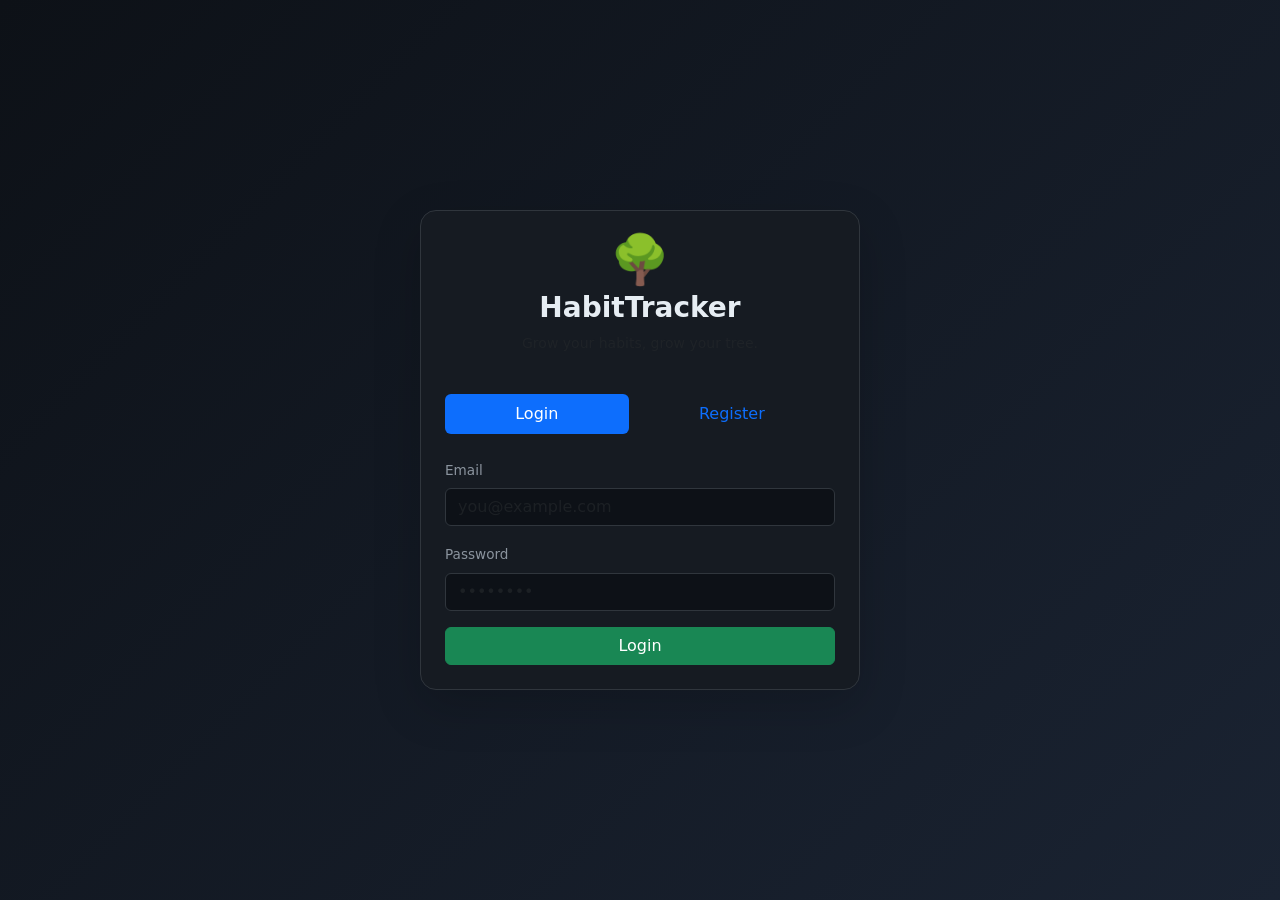
==== dashboard.html @ 440872de "first commit" ====
<!DOCTYPE html>
<html lang="en">
<head>
  <meta charset="UTF-8" />
  <meta name="viewport" content="width=device-width, initial-scale=1.0" />
  <title>HabitTracker — Dashboard</title>
  <link rel="stylesheet" href="https://cdn.jsdelivr.net/npm/bootstrap@5.3.3/dist/css/bootstrap.min.css" />
  <link rel="stylesheet" href="css/main.css" />
  <link rel="stylesheet" href="css/tree.css" />
</head>
<body class="dashboard-page">

  <!-- Top Navigation Bar -->
  <nav class="navbar navbar-dark bg-dark px-3 py-2 d-flex align-items-center justify-content-between">
    <span class="navbar-brand mb-0 fw-bold">🌳 HabitTracker</span>
    <div class="d-flex align-items-center gap-3">
      <span id="stageLabel" class="badge bg-success fs-6"></span>
      <span id="streakBadge" class="text-warning fw-bold fs-6">🔥 —</span>
      <span id="highestStreakBadge" class="text-light small">Best: —</span>
      <span id="usernameLabel" class="text-light small"></span>
      <a href="leaderboard.html" class="btn btn-sm btn-outline-warning">🏆 Leaderboard</a>
      <button id="privacyBtn" class="btn btn-sm btn-outline-light">🔒 Public</button>
      <button id="logoutBtn" class="btn btn-sm btn-outline-danger">Logout</button>
    </div>
  </nav>

  <!-- Main layout -->
  <div class="dashboard-layout d-flex">
    <!-- Left: SVG Tree Canvas -->
    <div class="tree-panel flex-grow-1 position-relative">
      <div id="treeLoading" class="tree-loading d-flex align-items-center justify-content-center">
        <div class="spinner-border text-success" role="status"></div>
        <span class="ms-2 text-muted">Growing your tree…</span>
      </div>
      <svg id="tree-canvas" xmlns="http://www.w3.org/2000/svg"></svg>
      <div id="treeEmpty" class="tree-empty d-none text-center text-muted p-5">
        <div style="font-size:4rem">🌱</div>
        <p class="mt-2">No branches yet. Create your first habit!</p>
        <button class="btn btn-success" id="emptyAddBranchBtn">+ Add Branch</button>
      </div>
    </div>

    <!-- Right: Detail Panel (offcanvas-style side drawer) -->
    <div id="detailPanel" class="detail-panel d-none flex-shrink-0">
      <div class="panel-header d-flex align-items-center justify-content-between p-3 border-bottom">
        <h6 id="panelTitle" class="mb-0 fw-bold">Branch Details</h6>
        <button class="btn-close" id="closePanelBtn" aria-label="Close"></button>
      </div>
      <div id="panelBody" class="panel-body p-3 overflow-auto">
        <!-- Dynamically populated -->
      </div>
    </div>
  </div>

  <!-- FAB: Add Branch -->
  <button id="fabAddBranch" class="fab-btn btn btn-success rounded-circle shadow" title="Add Branch">＋</button>

  <!-- Modal: Add Branch -->
  <div class="modal fade" id="addBranchModal" tabindex="-1" aria-labelledby="addBranchModalLabel" aria-hidden="true">
    <div class="modal-dialog">
      <div class="modal-content">
        <div class="modal-header">
          <h5 class="modal-title" id="addBranchModalLabel">Add New Branch</h5>
          <button type="button" class="btn-close" data-bs-dismiss="modal"></button>
        </div>
        <div class="modal-body">
          <div id="branchModalAlert" class="alert d-none"></div>
          <div class="mb-3">
            <label class="form-label">Category</label>
            <select id="branchCategory" class="form-select"></select>
          </div>
          <div class="mb-3">
            <label class="form-label">Branch Name</label>
            <input type="text" id="branchName" class="form-control" placeholder="e.g. Morning Run" />
          </div>
          <div class="mb-3">
            <label class="form-label">Description</label>
            <textarea id="branchDesc" class="form-control" rows="2" placeholder="Optional description"></textarea>
          </div>
        </div>
        <div class="modal-footer">
          <button type="button" class="btn btn-secondary" data-bs-dismiss="modal">Cancel</button>
          <button type="button" class="btn btn-success" id="saveBranchBtn">Create Branch</button>
        </div>
      </div>
    </div>
  </div>

  <!-- Modal: Add Task -->
  <div class="modal fade" id="addTaskModal" tabindex="-1" aria-labelledby="addTaskModalLabel" aria-hidden="true">
    <div class="modal-dialog">
      <div class="modal-content">
        <div class="modal-header">
          <h5 class="modal-title" id="addTaskModalLabel">Add Task</h5>
          <button type="button" class="btn-close" data-bs-dismiss="modal"></button>
        </div>
        <div class="modal-body">
          <div id="taskModalAlert" class="alert d-none"></div>
          <input type="hidden" id="taskBranchId" />
          <div class="mb-3">
            <label class="form-label">Task Title</label>
            <input type="text" id="taskTitle" class="form-control" placeholder="e.g. 5km run" />
          </div>
          <div class="mb-3">
            <label class="form-label">Frequency</label>
            <select id="taskFrequency" class="form-select">
              <option value="daily">Daily</option>
              <option value="weekly">Weekly</option>
              <option value="monthly">Monthly</option>
            </select>
          </div>
          <div class="mb-3">
            <label class="form-label">Due Date</label>
            <input type="date" id="taskDueDate" class="form-control" />
          </div>
        </div>
        <div class="modal-footer">
          <button type="button" class="btn btn-secondary" data-bs-dismiss="modal">Cancel</button>
          <button type="button" class="btn btn-success" id="saveTaskBtn">Create Task</button>
        </div>
      </div>
    </div>
  </div>

  <!-- Modal: Reroute Task -->
  <div class="modal fade" id="rerouteModal" tabindex="-1" aria-labelledby="rerouteModalLabel" aria-hidden="true">
    <div class="modal-dialog">
      <div class="modal-content">
        <div class="modal-header">
          <h5 class="modal-title" id="rerouteModalLabel">Reroute Task</h5>
          <button type="button" class="btn-close" data-bs-dismiss="modal"></button>
        </div>
        <div class="modal-body">
          <div id="rerouteModalAlert" class="alert d-none"></div>
          <input type="hidden" id="rerouteTaskId" />
          <div class="mb-3">
            <label class="form-label">New Title</label>
            <input type="text" id="rerouteTitle" class="form-control" placeholder="Updated task title" />
          </div>
          <div class="mb-3">
            <label class="form-label">Reason</label>
            <textarea id="rerouteReason" class="form-control" rows="2" placeholder="Why are you rerouting?"></textarea>
          </div>
          <div class="mb-3">
            <label class="form-label">New Due Date</label>
            <input type="date" id="rerouteDueDate" class="form-control" />
          </div>
        </div>
        <div class="modal-footer">
          <button type="button" class="btn btn-secondary" data-bs-dismiss="modal">Cancel</button>
          <button type="button" class="btn btn-warning" id="confirmRerouteBtn">Reroute</button>
        </div>
      </div>
    </div>
  </div>

  <script src="https://cdn.jsdelivr.net/npm/jquery@3.7.1/dist/jquery.min.js"></script>
  <script src="https://cdn.jsdelivr.net/npm/bootstrap@5.3.3/dist/js/bootstrap.bundle.min.js"></script>
  <script src="js/api.js"></script>
  <script src="js/tree-renderer.js"></script>
  <script src="js/dashboard.js"></script>
</body>
</html>
---- css/main.css ----
/* main.css — Global styles, auth page, cards, badges */

/* ── Variables ─────────────────────────────────────────────────────────── */
:root {
  --color-bg-dark : #0d1117;
  --color-bg-card : #161b22;
  --color-border  : #30363d;
  --color-green   : #28a745;
  --color-yellow  : #ffc107;
  --color-red     : #dc3545;
  --color-muted   : #6c757d;
}

/* ── Base ──────────────────────────────────────────────────────────────── */
html, body {
  margin: 0;
  padding: 0;
  font-family: 'Segoe UI', system-ui, sans-serif;
}

/* ── Auth page ─────────────────────────────────────────────────────────── */
body.auth-page {
  background: linear-gradient(135deg, #0d1117 0%, #1a2332 100%);
  min-height: 100vh;
}

.auth-logo {
  font-size: 3rem;
  line-height: 1;
}

.auth-card {
  background: var(--color-bg-card) !important;
  border: 1px solid var(--color-border) !important;
  border-radius: 16px !important;
  color: #e6edf3;
}

.auth-card .form-control,
.auth-card .form-select {
  background: #0d1117;
  border: 1px solid var(--color-border);
  color: #e6edf3;
}

.auth-card .form-control:focus,
.auth-card .form-select:focus {
  background: #0d1117;
  border-color: var(--color-green);
  color: #e6edf3;
  box-shadow: 0 0 0 0.2rem rgba(40,167,69,.25);
}

.auth-card .form-label { color: #8b949e; font-size: .85rem; }

.auth-card h3 { color: #e6edf3; }

/* ── Dashboard page ────────────────────────────────────────────────────── */
body.dashboard-page {
  background: var(--color-bg-dark);
  color: #e6edf3;
  height: 100vh;
  display: flex;
  flex-direction: column;
  overflow: hidden;
}

/* ── Navbar ────────────────────────────────────────────────────────────── */
.navbar {
  border-bottom: 1px solid var(--color-border);
  flex-shrink: 0;
}

/* ── Dashboard layout ──────────────────────────────────────────────────── */
.dashboard-layout {
  flex: 1;
  overflow: hidden;
}

/* ── Tree panel ────────────────────────────────────────────────────────── */
.tree-panel {
  overflow: hidden;
  position: relative;
  background: radial-gradient(ellipse at bottom, #1a2332 0%, #0d1117 80%);
}

#tree-canvas {
  display: block;
  width: 100%;
  height: 100%;
  cursor: default;
}

.tree-loading {
  position: absolute;
  inset: 0;
  background: rgba(13,17,23,.8);
  z-index: 10;
}

.tree-empty {
  position: absolute;
  inset: 0;
  display: flex;
  flex-direction: column;
  align-items: center;
  justify-content: center;
}

/* ── Detail panel (right drawer) ───────────────────────────────────────── */
.detail-panel {
  width: 360px;
  background: var(--color-bg-card);
  border-left: 1px solid var(--color-border);
  display: flex;
  flex-direction: column;
  overflow: hidden;
  animation: slideIn .2s ease;
}

@keyframes slideIn {
  from { transform: translateX(100%); opacity: 0; }
  to   { transform: translateX(0);    opacity: 1; }
}

.panel-header { background: #0d1117; }
.panel-body   { flex: 1; }

/* ── FAB ───────────────────────────────────────────────────────────────── */
.fab-btn {
  position: fixed;
  bottom: 28px;
  right: 28px;
  width: 52px;
  height: 52px;
  font-size: 1.5rem;
  z-index: 1000;
  line-height: 1;
  display: flex;
  align-items: center;
  justify-content: center;
}

/* ── Modals ────────────────────────────────────────────────────────────── */
.modal-content {
  background: var(--color-bg-card);
  border: 1px solid var(--color-border);
  color: #e6edf3;
}

.modal-header {
  border-bottom: 1px solid var(--color-border);
}

.modal-footer {
  border-top: 1px solid var(--color-border);
}

.modal-content .form-control,
.modal-content .form-select {
  background: #0d1117;
  border: 1px solid var(--color-border);
  color: #e6edf3;
}

.modal-content .form-control:focus,
.modal-content .form-select:focus {
  background: #0d1117;
  border-color: var(--color-green);
  color: #e6edf3;
  box-shadow: 0 0 0 .2rem rgba(40,167,69,.25);
}

.modal-content .form-label { color: #8b949e; font-size: .85rem; }

/* ── List group (task list) ────────────────────────────────────────────── */
.list-group-item {
  background: transparent;
  border-color: var(--color-border);
  color: #e6edf3;
}

.list-group-item:hover {
  background: rgba(255,255,255,.04);
  color: #e6edf3;
}

/* ── Progress bar ──────────────────────────────────────────────────────── */
.progress { background: #30363d; }

/* ── Responsive: collapse detail panel on small screens ────────────────── */
@media (max-width: 640px) {
  .detail-panel {
    width: 100%;
    position: fixed;
    bottom: 0;
    left: 0;
    height: 60vh;
    border-top: 1px solid var(--color-border);
    border-left: none;
    z-index: 200;
  }
}
---- css/tree.css ----
/* tree.css — Realistic SVG tree: trunk, branches, shaped leaves, ground */

/* ── Trunk grow animation ───────────────────────────────────────────────── */
@keyframes trunkGrow {
  from { transform: scaleY(0); }
  to   { transform: scaleY(1); }
}
.trunk-body {
  transform-origin: center bottom;
  transform-box: fill-box;
  animation: trunkGrow .7s cubic-bezier(.22,1,.36,1) both;
}

/* ── Branch reveal animation ────────────────────────────────────────────── */
@keyframes branchReveal {
  from { opacity: 0; transform: scale(0.6); }
  to   { opacity: 1; transform: scale(1); }
}
.branch-node {
  transform-box: fill-box;
  transform-origin: center left;
  animation: branchReveal .45s ease-out both;
  transition: opacity .18s;
}
.branch-node:hover { opacity: .85; }
.branch-node:hover > path:first-child {
  filter: drop-shadow(0 0 5px rgba(255,255,255,.18));
}

/* ── Leaf appear animation ──────────────────────────────────────────────── */
/* NOTE: .leaf-node is the INNER animation <g> — the outer positioning <g>
   uses only the SVG transform attribute. This separation prevents the CSS
   `transform` property from overriding SVG attribute transforms (which would
   snap all leaves to the SVG origin and make them invisible). */
@keyframes leafAppear {
  from { opacity: 0; transform: scale(0); }
  to   { opacity: 1; transform: scale(1); }
}

.leaf-node {
  transform-box: fill-box;
  transform-origin: center;
  animation: leafAppear .32s ease-out both;
  pointer-events: none; /* clicks handled by outer posG */
}
.leaf-node:hover {
  filter: drop-shadow(0 0 4px rgba(255,255,255,.55));
}

/* ── Pending bud: pulse while waiting ──────────────────────────────────── */
@keyframes budPulse {
  0%, 100% { opacity: 1;    transform: scale(1);    }
  50%       { opacity: .6;  transform: scale(0.82); }
}
.leaf-pending {
  animation: leafAppear .32s ease-out both,
             budPulse 2.2s ease-in-out .4s infinite;
}

/* ── Completed leaf: gentle sway from the stem base ────────────────────── */
@keyframes leafSway {
  0%, 100% { transform: rotate(-3.5deg); }
  50%       { transform: rotate(3.5deg);  }
}
.leaf-completed {
  transform-box: fill-box;
  transform-origin: center bottom;
  animation: leafAppear .32s ease-out both,
             leafSway 3.6s ease-in-out .4s infinite;
}
.leaf-pending {
  transform-box: fill-box;
  transform-origin: center bottom;
}

/* ── Missed leaf: faded and still ──────────────────────────────────────── */
.leaf-missed {
  opacity: .55;
}
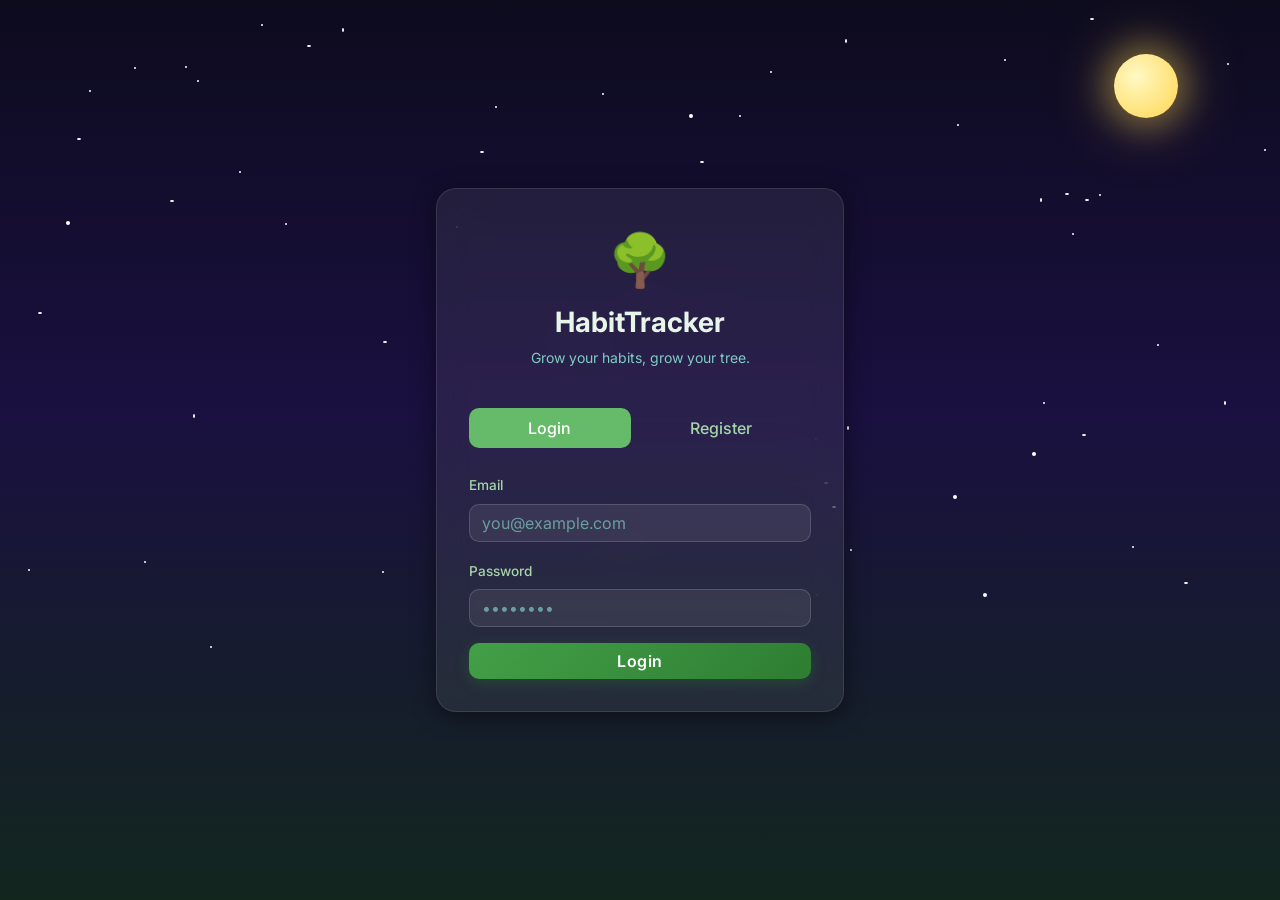
==== commit 8eb8e291: "added the analytics apis and added daily loggin status ." ====
--- a/dashboard.html
+++ b/dashboard.html
@@ -7,60 +7,116 @@
   <link rel="stylesheet" href="https://cdn.jsdelivr.net/npm/bootstrap@5.3.3/dist/css/bootstrap.min.css" />
   <link rel="stylesheet" href="css/main.css" />
   <link rel="stylesheet" href="css/tree.css" />
+  <script>
+    (function(){
+      const h = new Date().getHours();
+      const t = (h >= 6 && h < 18) ? 'day-theme' : 'night-theme';
+      document.documentElement.className = t;
+    })();
+  </script>
 </head>
 <body class="dashboard-page">
 
-  <!-- Top Navigation Bar -->
-  <nav class="navbar navbar-dark bg-dark px-3 py-2 d-flex align-items-center justify-content-between">
-    <span class="navbar-brand mb-0 fw-bold">🌳 HabitTracker</span>
-    <div class="d-flex align-items-center gap-3">
-      <span id="stageLabel" class="badge bg-success fs-6"></span>
-      <span id="streakBadge" class="text-warning fw-bold fs-6">🔥 —</span>
-      <span id="highestStreakBadge" class="text-light small">Best: —</span>
-      <span id="usernameLabel" class="text-light small"></span>
-      <a href="leaderboard.html" class="btn btn-sm btn-outline-warning">🏆 Leaderboard</a>
-      <button id="privacyBtn" class="btn btn-sm btn-outline-light">🔒 Public</button>
-      <button id="logoutBtn" class="btn btn-sm btn-outline-danger">Logout</button>
+  <!-- Background scene -->
+  <div class="bg-scene" id="bgScene"></div>
+
+  <!-- ── Navbar ──────────────────────────────────────────────────────────── -->
+  <nav class="app-navbar d-flex align-items-center justify-content-between">
+    <div class="d-flex align-items-center gap-2">
+      <button id="sidebarToggleMobile" class="btn btn-sm me-1 d-lg-none"
+              style="background:var(--bg-card);border:1px solid var(--border-color);color:var(--text-primary);border-radius:8px;">☰</button>
+      <span class="navbar-brand">🌳 HabitTracker</span>
+      <span id="stageLabel" class="stage-badge d-none d-sm-inline"></span>
+    </div>
+    <div class="d-flex align-items-center gap-2">
+      <span id="streakBadge" class="streak-badge">🔥 —</span>
+      <span id="highestStreakBadge" class="nav-meta d-none d-md-inline">Best: —</span>
+      <span id="usernameLabel" class="nav-meta d-none d-md-inline"></span>
+      <a href="leaderboard.html" class="btn btn-sm btn-outline-warning" style="border-radius:8px;font-size:.8rem;">🏆</a>
+      <a href="analytics.html" class="btn btn-sm btn-outline-info" style="border-radius:8px;font-size:.8rem;">📊 Stats</a>
+      <button id="privacyBtn" class="btn btn-sm" style="background:var(--bg-card);border:1px solid var(--border-color);color:var(--text-primary);border-radius:8px;font-size:.8rem;">🔒 Private</button>
+      <button id="logoutBtn" class="btn btn-sm btn-outline-danger" style="border-radius:8px;font-size:.8rem;">Logout</button>
     </div>
   </nav>
 
-  <!-- Main layout -->
-  <div class="dashboard-layout d-flex">
-    <!-- Left: SVG Tree Canvas -->
-    <div class="tree-panel flex-grow-1 position-relative">
-      <div id="treeLoading" class="tree-loading d-flex align-items-center justify-content-center">
-        <div class="spinner-border text-success" role="status"></div>
-        <span class="ms-2 text-muted">Growing your tree…</span>
-      </div>
-      <svg id="tree-canvas" xmlns="http://www.w3.org/2000/svg"></svg>
-      <div id="treeEmpty" class="tree-empty d-none text-center text-muted p-5">
-        <div style="font-size:4rem">🌱</div>
-        <p class="mt-2">No branches yet. Create your first habit!</p>
-        <button class="btn btn-success" id="emptyAddBranchBtn">+ Add Branch</button>
-      </div>
-    </div>
-
-    <!-- Right: Detail Panel (offcanvas-style side drawer) -->
-    <div id="detailPanel" class="detail-panel d-none flex-shrink-0">
-      <div class="panel-header d-flex align-items-center justify-content-between p-3 border-bottom">
-        <h6 id="panelTitle" class="mb-0 fw-bold">Branch Details</h6>
-        <button class="btn-close" id="closePanelBtn" aria-label="Close"></button>
-      </div>
-      <div id="panelBody" class="panel-body p-3 overflow-auto">
-        <!-- Dynamically populated -->
-      </div>
-    </div>
-  </div>
+  <!-- ── App Body ────────────────────────────────────────────────────────── -->
+  <div class="app-body">
+
+    <!-- Left Sidebar -->
+    <div class="app-sidebar" id="appSidebar">
+      <div class="sidebar-header">
+        <h6>🌿 My Habits</h6>
+        <button class="btn btn-sm d-lg-none" id="closeSidebar"
+                style="background:transparent;border:none;font-size:1.2rem;color:var(--text-muted);">✕</button>
+      </div>
+      <div class="sidebar-scroll">
+        <!-- Motivational text -->
+        <div id="motivationText" class="text-center py-2 px-3 mb-2" style="font-size:.82rem;color:var(--text-muted);font-style:italic;"></div>
+        <!-- Stem strength bar -->
+        <div id="stemStrengthWrap" class="px-2 mb-3 d-none">
+          <div class="d-flex justify-content-between mb-1" style="font-size:.78rem;color:var(--text-muted);">
+            <span>Tree Strength</span>
+            <span id="stemStrengthPct"></span>
+          </div>
+          <div class="branch-progress">
+            <div class="branch-progress-bar" id="stemStrengthBar" style="background:var(--accent-green);"></div>
+          </div>
+        </div>
+        <!-- Accordion -->
+        <div class="accordion sidebar-accordion" id="sidebarAccordion">
+          <div class="text-center py-4" style="color:var(--text-muted);font-size:.85rem;">
+            <div class="spinner-border spinner-border-sm me-2" role="status"></div>Loading…
+          </div>
+        </div>
+      </div>
+    </div>
+    <!-- Sidebar overlay (mobile) -->
+    <div id="sidebarOverlay" class="d-none"
+         style="position:fixed;inset:0;z-index:499;background:rgba(0,0,0,.4);"></div>
+
+    <!-- Main area: tree + detail panel -->
+    <div class="main-area">
+
+      <!-- Tree Panel -->
+      <div class="tree-panel flex-grow-1 position-relative">
+        <div id="treeLoading" class="tree-loading d-flex align-items-center justify-content-center">
+          <div class="spinner-border text-success" role="status"></div>
+          <span class="ms-2" style="color:var(--text-secondary);">Growing your tree…</span>
+        </div>
+        <svg id="tree-canvas" xmlns="http://www.w3.org/2000/svg"></svg>
+        <div id="treeEmpty" class="tree-empty d-none text-center p-5">
+          <div class="tree-empty-icon">🌱</div>
+          <p>No branches yet. Create your first habit!</p>
+          <button class="btn btn-success px-4" id="emptyAddBranchBtn" style="border-radius:12px;">+ Add Branch</button>
+        </div>
+      </div>
+
+      <!-- Detail Panel -->
+      <div id="detailPanel" class="detail-panel d-none flex-shrink-0">
+        <div class="panel-header">
+          <h6 id="panelTitle" class="mb-0 fw-bold">Details</h6>
+          <button class="btn-close" id="closePanelBtn" aria-label="Close"></button>
+        </div>
+        <div id="panelBody" class="panel-body p-3 overflow-auto">
+          <!-- Dynamically populated -->
+        </div>
+      </div>
+
+    </div><!-- /.main-area -->
+  </div><!-- /.app-body -->
 
   <!-- FAB: Add Branch -->
-  <button id="fabAddBranch" class="fab-btn btn btn-success rounded-circle shadow" title="Add Branch">＋</button>
-
-  <!-- Modal: Add Branch -->
-  <div class="modal fade" id="addBranchModal" tabindex="-1" aria-labelledby="addBranchModalLabel" aria-hidden="true">
-    <div class="modal-dialog">
+  <button id="fabAddBranch" class="fab-btn" title="Add Branch">＋</button>
+
+  <!-- Sidebar mobile toggle (floating) -->
+  <button id="sidebarToggle" title="Toggle sidebar">🌿</button>
+
+  <!-- ── Modal: Add Branch ───────────────────────────────────────────────── -->
+  <div class="modal fade" id="addBranchModal" tabindex="-1" aria-hidden="true">
+    <div class="modal-dialog modal-dialog-centered">
       <div class="modal-content">
         <div class="modal-header">
-          <h5 class="modal-title" id="addBranchModalLabel">Add New Branch</h5>
+          <h5 class="modal-title">🌿 Add New Branch</h5>
           <button type="button" class="btn-close" data-bs-dismiss="modal"></button>
         </div>
         <div class="modal-body">
@@ -79,19 +135,19 @@
           </div>
         </div>
         <div class="modal-footer">
-          <button type="button" class="btn btn-secondary" data-bs-dismiss="modal">Cancel</button>
-          <button type="button" class="btn btn-success" id="saveBranchBtn">Create Branch</button>
+          <button type="button" class="btn btn-secondary" data-bs-dismiss="modal" style="border-radius:9px;">Cancel</button>
+          <button type="button" class="btn btn-success" id="saveBranchBtn" style="border-radius:9px;">Create Branch</button>
         </div>
       </div>
     </div>
   </div>
 
-  <!-- Modal: Add Task -->
-  <div class="modal fade" id="addTaskModal" tabindex="-1" aria-labelledby="addTaskModalLabel" aria-hidden="true">
-    <div class="modal-dialog">
+  <!-- ── Modal: Add Task ────────────────────────────────────────────────── -->
+  <div class="modal fade" id="addTaskModal" tabindex="-1" aria-hidden="true">
+    <div class="modal-dialog modal-dialog-centered">
       <div class="modal-content">
         <div class="modal-header">
-          <h5 class="modal-title" id="addTaskModalLabel">Add Task</h5>
+          <h5 class="modal-title">🍃 Add Task</h5>
           <button type="button" class="btn-close" data-bs-dismiss="modal"></button>
         </div>
         <div class="modal-body">
@@ -115,19 +171,19 @@
           </div>
         </div>
         <div class="modal-footer">
-          <button type="button" class="btn btn-secondary" data-bs-dismiss="modal">Cancel</button>
-          <button type="button" class="btn btn-success" id="saveTaskBtn">Create Task</button>
+          <button type="button" class="btn btn-secondary" data-bs-dismiss="modal" style="border-radius:9px;">Cancel</button>
+          <button type="button" class="btn btn-success" id="saveTaskBtn" style="border-radius:9px;">Create Task</button>
         </div>
       </div>
     </div>
   </div>
 
-  <!-- Modal: Reroute Task -->
-  <div class="modal fade" id="rerouteModal" tabindex="-1" aria-labelledby="rerouteModalLabel" aria-hidden="true">
-    <div class="modal-dialog">
+  <!-- ── Modal: Reroute Task ────────────────────────────────────────────── -->
+  <div class="modal fade" id="rerouteModal" tabindex="-1" aria-hidden="true">
+    <div class="modal-dialog modal-dialog-centered">
       <div class="modal-content">
         <div class="modal-header">
-          <h5 class="modal-title" id="rerouteModalLabel">Reroute Task</h5>
+          <h5 class="modal-title">🔀 Reroute Task</h5>
           <button type="button" class="btn-close" data-bs-dismiss="modal"></button>
         </div>
         <div class="modal-body">
@@ -147,8 +203,8 @@
           </div>
         </div>
         <div class="modal-footer">
-          <button type="button" class="btn btn-secondary" data-bs-dismiss="modal">Cancel</button>
-          <button type="button" class="btn btn-warning" id="confirmRerouteBtn">Reroute</button>
+          <button type="button" class="btn btn-secondary" data-bs-dismiss="modal" style="border-radius:9px;">Cancel</button>
+          <button type="button" class="btn btn-warning" id="confirmRerouteBtn" style="border-radius:9px;">Reroute</button>
         </div>
       </div>
     </div>
@@ -159,5 +215,55 @@
   <script src="js/api.js"></script>
   <script src="js/tree-renderer.js"></script>
   <script src="js/dashboard.js"></script>
+  <script>
+    // Apply theme class to body
+    (function () {
+      const isDay = document.documentElement.classList.contains('day-theme');
+      document.body.classList.add(isDay ? 'day-theme' : 'night-theme');
+      const scene = document.getElementById('bgScene');
+      if (isDay) {
+        for (let i = 1; i <= 4; i++) {
+          const c = document.createElement('div');
+          c.className = `cloud cloud-${i}`;
+          scene.appendChild(c);
+        }
+      } else {
+        const moon = document.createElement('div');
+        moon.className = 'moon';
+        scene.appendChild(moon);
+        for (let i = 0; i < 80; i++) {
+          const s = document.createElement('div');
+          s.className = 'star';
+          s.style.cssText = `left:${Math.random()*100}%;top:${Math.random()*70}%;--dur:${2+Math.random()*3}s;--delay:${Math.random()*4}s;width:${Math.random()>0.7?4:2}px;height:${Math.random()>0.7?4:2}px;`;
+          scene.appendChild(s);
+        }
+      }
+    })();
+
+    // Mobile sidebar toggle
+    function openSidebar()  {
+      document.getElementById('appSidebar').classList.add('open');
+      document.getElementById('sidebarOverlay').classList.remove('d-none');
+    }
+    function closeSidebar() {
+      document.getElementById('appSidebar').classList.remove('open');
+      document.getElementById('sidebarOverlay').classList.add('d-none');
+    }
+    document.getElementById('sidebarToggle').addEventListener('click', openSidebar);
+    document.getElementById('sidebarToggleMobile').addEventListener('click', openSidebar);
+    document.getElementById('closeSidebar').addEventListener('click', closeSidebar);
+    document.getElementById('sidebarOverlay').addEventListener('click', closeSidebar);
+
+    // Motivational messages
+    const msgs = [
+      '🌱 Your tree is growing!',
+      '🔥 Keep your streak alive!',
+      '🌿 Every task is a new leaf.',
+      '🌳 Consistency builds forests.',
+      '✨ One habit at a time.',
+      '💪 Small wins, big growth.',
+    ];
+    document.getElementById('motivationText').textContent = msgs[Math.floor(Math.random() * msgs.length)];
+  </script>
 </body>
 </html>
--- a/css/main.css
+++ b/css/main.css
@@ -1,203 +1,688 @@
-/* main.css — Global styles, auth page, cards, badges */
-
-/* ── Variables ─────────────────────────────────────────────────────────── */
-:root {
-  --color-bg-dark : #0d1117;
-  --color-bg-card : #161b22;
-  --color-border  : #30363d;
-  --color-green   : #28a745;
-  --color-yellow  : #ffc107;
-  --color-red     : #dc3545;
-  --color-muted   : #6c757d;
-}
-
-/* ── Base ──────────────────────────────────────────────────────────────── */
+/* main.css — Gamified Growth Tree · Day / Night Theme */
+
+/* ── Google Font ────────────────────────────────────────────────────────── */
+@import url('https://fonts.googleapis.com/css2?family=Inter:wght@400;500;600;700&display=swap');
+
+/* ── Global Reset ───────────────────────────────────────────────────────── */
+*, *::before, *::after { box-sizing: border-box; }
 html, body {
-  margin: 0;
-  padding: 0;
-  font-family: 'Segoe UI', system-ui, sans-serif;
-}
-
-/* ── Auth page ─────────────────────────────────────────────────────────── */
+  margin: 0; padding: 0;
+  font-family: 'Inter', 'Segoe UI', system-ui, sans-serif;
+  height: 100%;
+}
+
+/* ══════════════════════════════════════════════════════════════════════════
+   DAY THEME  (6 AM – 6 PM)
+   ══════════════════════════════════════════════════════════════════════════ */
+body.day-theme {
+  --bg-gradient    : linear-gradient(180deg, #56CCF2 0%, #B3E5FC 40%, #DCEDC8 100%);
+  --bg-card        : rgba(255,255,255,0.72);
+  --bg-card-solid  : #ffffff;
+  --bg-sidebar     : rgba(255,255,255,0.60);
+  --bg-navbar      : rgba(255,255,255,0.85);
+  --bg-panel       : rgba(255,255,255,0.90);
+  --text-primary   : #1b2a3b;
+  --text-secondary : #3d5a73;
+  --text-muted     : #607d8b;
+  --border-color   : rgba(0,0,0,0.08);
+  --shadow         : 0 4px 24px rgba(0,0,0,0.10);
+  --shadow-hover   : 0 8px 32px rgba(0,0,0,0.16);
+  --accent-green   : #2e7d32;
+  --accent-green-bg: rgba(46,125,50,0.12);
+  --progress-bg    : rgba(0,0,0,0.08);
+  --input-bg       : rgba(255,255,255,0.9);
+  --input-border   : rgba(0,0,0,0.15);
+  --modal-bg       : #ffffff;
+}
+
+/* ══════════════════════════════════════════════════════════════════════════
+   NIGHT THEME  (6 PM – 6 AM)
+   ══════════════════════════════════════════════════════════════════════════ */
+body.night-theme {
+  --bg-gradient    : linear-gradient(180deg, #0d0b1e 0%, #1a1040 45%, #12261e 100%);
+  --bg-card        : rgba(255,255,255,0.07);
+  --bg-card-solid  : #1a1a2e;
+  --bg-sidebar     : rgba(255,255,255,0.05);
+  --bg-navbar      : rgba(13,11,30,0.90);
+  --bg-panel       : rgba(20,18,45,0.95);
+  --text-primary   : #e8f5e9;
+  --text-secondary : #a5d6a7;
+  --text-muted     : #80cbc4;
+  --border-color   : rgba(255,255,255,0.10);
+  --shadow         : 0 4px 24px rgba(0,0,0,0.45);
+  --shadow-hover   : 0 8px 32px rgba(0,0,0,0.60);
+  --accent-green   : #66bb6a;
+  --accent-green-bg: rgba(102,187,106,0.15);
+  --progress-bg    : rgba(255,255,255,0.10);
+  --input-bg       : rgba(255,255,255,0.08);
+  --input-border   : rgba(255,255,255,0.15);
+  --modal-bg       : #1e1b3a;
+}
+
+/* ── Animated background ────────────────────────────────────────────────── */
+body { background: var(--bg-gradient); color: var(--text-primary); }
+body.dashboard-page, body.auth-page { min-height: 100vh; }
+
+/* ── Background scene container ─────────────────────────────────────────── */
+.bg-scene {
+  position: fixed; inset: 0; z-index: 0;
+  background: var(--bg-gradient);
+  overflow: hidden;
+  pointer-events: none;
+}
+
+/* ── Clouds (day only) ──────────────────────────────────────────────────── */
+.cloud {
+  position: absolute;
+  background: rgba(255,255,255,0.85);
+  border-radius: 50px;
+  filter: blur(2px);
+}
+.cloud::before, .cloud::after {
+  content: '';
+  position: absolute;
+  background: rgba(255,255,255,0.85);
+  border-radius: 50%;
+}
+.cloud-1 { width:120px; height:38px; top:8%; left:-140px;
+  animation: floatCloud 28s linear infinite; }
+.cloud-1::before { width:70px; height:60px; top:-28px; left:15px; }
+.cloud-1::after  { width:50px; height:45px; top:-18px; left:55px; }
+
+.cloud-2 { width:160px; height:48px; top:18%; left:-180px;
+  animation: floatCloud 38s linear 10s infinite; }
+.cloud-2::before { width:90px; height:72px; top:-36px; left:18px; }
+.cloud-2::after  { width:65px; height:52px; top:-24px; left:78px; }
+
+.cloud-3 { width:90px; height:30px; top:32%; left:-110px;
+  animation: floatCloud 22s linear 5s infinite; }
+.cloud-3::before { width:55px; height:48px; top:-24px; left:12px; }
+.cloud-3::after  { width:40px; height:34px; top:-14px; left:42px; }
+
+.cloud-4 { width:140px; height:42px; top:50%; left:-160px;
+  animation: floatCloud 45s linear 18s infinite; }
+.cloud-4::before { width:80px; height:64px; top:-32px; left:14px; }
+.cloud-4::after  { width:60px; height:48px; top:-22px; left:66px; }
+
+@keyframes floatCloud {
+  from { transform: translateX(-10px); }
+  to   { transform: translateX(110vw); }
+}
+
+/* ── Moon (night only) ──────────────────────────────────────────────────── */
+.moon {
+  position: absolute;
+  top: 6%;  right: 8%;
+  width: 64px; height: 64px;
+  border-radius: 50%;
+  background: radial-gradient(circle at 35% 35%, #fff9c4, #ffd54f);
+  box-shadow: 0 0 30px 10px rgba(255,213,79,.35),
+              0 0 60px 20px rgba(255,213,79,.15);
+  animation: moonGlow 4s ease-in-out infinite;
+}
+@keyframes moonGlow {
+  0%,100% { box-shadow: 0 0 30px 10px rgba(255,213,79,.35), 0 0 60px 20px rgba(255,213,79,.15); }
+  50%     { box-shadow: 0 0 40px 16px rgba(255,213,79,.55), 0 0 80px 30px rgba(255,213,79,.25); }
+}
+
+/* ── Stars (night only) ─────────────────────────────────────────────────── */
+.star {
+  position: absolute;
+  width: 3px; height: 3px;
+  border-radius: 50%;
+  background: #fff;
+  animation: twinkle var(--dur,3s) ease-in-out var(--delay,0s) infinite;
+}
+@keyframes twinkle {
+  0%,100% { opacity: 0.2; transform: scale(1); }
+  50%     { opacity: 1;   transform: scale(1.4); }
+}
+
+/* ── Utility ────────────────────────────────────────────────────────────── */
+.glass {
+  background: var(--bg-card);
+  backdrop-filter: blur(14px);
+  -webkit-backdrop-filter: blur(14px);
+  border: 1px solid var(--border-color);
+  border-radius: 16px;
+  box-shadow: var(--shadow);
+}
+.glass:hover { box-shadow: var(--shadow-hover); }
+
+/* ══════════════════════════════════════════════════════════════════════════
+   AUTH PAGE
+   ══════════════════════════════════════════════════════════════════════════ */
 body.auth-page {
-  background: linear-gradient(135deg, #0d1117 0%, #1a2332 100%);
-  min-height: 100vh;
-}
-
-.auth-logo {
-  font-size: 3rem;
-  line-height: 1;
-}
-
-.auth-card {
-  background: var(--color-bg-card) !important;
-  border: 1px solid var(--color-border) !important;
-  border-radius: 16px !important;
-  color: #e6edf3;
-}
-
-.auth-card .form-control,
-.auth-card .form-select {
-  background: #0d1117;
-  border: 1px solid var(--color-border);
-  color: #e6edf3;
-}
-
-.auth-card .form-control:focus,
-.auth-card .form-select:focus {
-  background: #0d1117;
-  border-color: var(--color-green);
-  color: #e6edf3;
-  box-shadow: 0 0 0 0.2rem rgba(40,167,69,.25);
-}
-
-.auth-card .form-label { color: #8b949e; font-size: .85rem; }
-
-.auth-card h3 { color: #e6edf3; }
-
-/* ── Dashboard page ────────────────────────────────────────────────────── */
-body.dashboard-page {
-  background: var(--color-bg-dark);
-  color: #e6edf3;
-  height: 100vh;
-  display: flex;
-  flex-direction: column;
-  overflow: hidden;
-}
-
-/* ── Navbar ────────────────────────────────────────────────────────────── */
-.navbar {
-  border-bottom: 1px solid var(--color-border);
-  flex-shrink: 0;
-}
-
-/* ── Dashboard layout ──────────────────────────────────────────────────── */
-.dashboard-layout {
-  flex: 1;
-  overflow: hidden;
-}
-
-/* ── Tree panel ────────────────────────────────────────────────────────── */
-.tree-panel {
-  overflow: hidden;
-  position: relative;
-  background: radial-gradient(ellipse at bottom, #1a2332 0%, #0d1117 80%);
-}
-
-#tree-canvas {
-  display: block;
-  width: 100%;
-  height: 100%;
-  cursor: default;
-}
-
-.tree-loading {
-  position: absolute;
-  inset: 0;
-  background: rgba(13,17,23,.8);
-  z-index: 10;
-}
-
-.tree-empty {
-  position: absolute;
-  inset: 0;
-  display: flex;
-  flex-direction: column;
-  align-items: center;
-  justify-content: center;
-}
-
-/* ── Detail panel (right drawer) ───────────────────────────────────────── */
-.detail-panel {
-  width: 360px;
-  background: var(--color-bg-card);
-  border-left: 1px solid var(--color-border);
-  display: flex;
-  flex-direction: column;
-  overflow: hidden;
-  animation: slideIn .2s ease;
-}
-
-@keyframes slideIn {
-  from { transform: translateX(100%); opacity: 0; }
-  to   { transform: translateX(0);    opacity: 1; }
-}
-
-.panel-header { background: #0d1117; }
-.panel-body   { flex: 1; }
-
-/* ── FAB ───────────────────────────────────────────────────────────────── */
-.fab-btn {
-  position: fixed;
-  bottom: 28px;
-  right: 28px;
-  width: 52px;
-  height: 52px;
-  font-size: 1.5rem;
-  z-index: 1000;
-  line-height: 1;
   display: flex;
   align-items: center;
   justify-content: center;
-}
-
-/* ── Modals ────────────────────────────────────────────────────────────── */
+  position: relative;
+  overflow: hidden;
+}
+
+.auth-wrapper { position: relative; z-index: 10; width: 100%; max-width: 440px; padding: 1rem; }
+
+.auth-card {
+  background: var(--bg-card) !important;
+  backdrop-filter: blur(18px) !important;
+  -webkit-backdrop-filter: blur(18px) !important;
+  border: 1px solid var(--border-color) !important;
+  border-radius: 20px !important;
+  box-shadow: var(--shadow) !important;
+  color: var(--text-primary) !important;
+  padding: 2rem !important;
+}
+
+.auth-logo { font-size: 3.2rem; animation: floatEmoji 3s ease-in-out infinite; }
+@keyframes floatEmoji {
+  0%,100% { transform: translateY(0); }
+  50%     { transform: translateY(-8px); }
+}
+
+.auth-card h3 { color: var(--text-primary); font-weight: 700; }
+.auth-card .text-muted { color: var(--text-muted) !important; }
+
+.auth-card .nav-pills .nav-link {
+  color: var(--text-secondary);
+  border-radius: 10px;
+  transition: all .2s;
+  font-weight: 500;
+}
+.auth-card .nav-pills .nav-link.active {
+  background: var(--accent-green);
+  color: #fff;
+}
+
+.auth-card .form-label { color: var(--text-secondary); font-size: .85rem; font-weight: 500; }
+
+.auth-card .form-control,
+.auth-card .form-select {
+  background: var(--input-bg);
+  border: 1.5px solid var(--input-border);
+  color: var(--text-primary);
+  border-radius: 10px;
+  transition: border-color .2s, box-shadow .2s;
+}
+.auth-card .form-control::placeholder { color: var(--text-muted); opacity: .7; }
+.auth-card .form-control:focus,
+.auth-card .form-select:focus {
+  background: var(--input-bg);
+  border-color: var(--accent-green);
+  color: var(--text-primary);
+  box-shadow: 0 0 0 3px var(--accent-green-bg);
+  outline: none;
+}
+
+.auth-card .btn-success {
+  background: linear-gradient(135deg, #43a047, #2e7d32);
+  border: none;
+  border-radius: 10px;
+  font-weight: 600;
+  letter-spacing: .03em;
+  transition: all .25s;
+  box-shadow: 0 4px 14px rgba(46,125,50,.35);
+}
+.auth-card .btn-success:hover {
+  transform: translateY(-2px);
+  box-shadow: 0 6px 20px rgba(46,125,50,.50);
+}
+.auth-card .btn-success:active { transform: translateY(0); }
+
+#authAlert { border-radius: 10px; font-size: .88rem; }
+
+/* ══════════════════════════════════════════════════════════════════════════
+   DASHBOARD PAGE
+   ══════════════════════════════════════════════════════════════════════════ */
+body.dashboard-page {
+  display: flex;
+  flex-direction: column;
+  height: 100vh;
+  overflow: hidden;
+  position: relative;
+}
+
+/* ── Navbar ─────────────────────────────────────────────────────────────── */
+.app-navbar {
+  position: relative; z-index: 100;
+  background: var(--bg-navbar) !important;
+  backdrop-filter: blur(14px);
+  -webkit-backdrop-filter: blur(14px);
+  border-bottom: 1px solid var(--border-color);
+  flex-shrink: 0;
+  padding: .6rem 1.2rem;
+}
+.app-navbar .navbar-brand {
+  font-weight: 700; font-size: 1.2rem;
+  color: var(--text-primary) !important;
+}
+.app-navbar .nav-meta { color: var(--text-secondary); font-size: .85rem; }
+
+.streak-badge {
+  display: inline-flex; align-items: center; gap: .3rem;
+  background: linear-gradient(135deg, #ff6f00, #ff8f00);
+  color: #fff; font-weight: 700; font-size: .95rem;
+  padding: .25rem .7rem; border-radius: 20px;
+  box-shadow: 0 2px 10px rgba(255,111,0,.40);
+  animation: streakPulse 2.5s ease-in-out infinite;
+}
+@keyframes streakPulse {
+  0%,100% { box-shadow: 0 2px 10px rgba(255,111,0,.40); }
+  50%     { box-shadow: 0 2px 18px rgba(255,111,0,.70); }
+}
+
+.stage-badge {
+  background: linear-gradient(135deg, #2e7d32, #43a047);
+  color: #fff; font-weight: 600; font-size: .82rem;
+  padding: .22rem .6rem; border-radius: 20px;
+}
+
+/* ── App body ────────────────────────────────────────────────────────────── */
+.app-body {
+  flex: 1; display: flex; overflow: hidden;
+  position: relative; z-index: 10;
+}
+
+/* ── Sidebar ─────────────────────────────────────────────────────────────── */
+.app-sidebar {
+  width: 280px; flex-shrink: 0;
+  background: var(--bg-sidebar);
+  backdrop-filter: blur(14px);
+  -webkit-backdrop-filter: blur(14px);
+  border-right: 1px solid var(--border-color);
+  display: flex; flex-direction: column;
+  overflow: hidden;
+  transition: transform .3s ease;
+}
+
+.sidebar-header {
+  padding: .85rem 1rem .6rem;
+  border-bottom: 1px solid var(--border-color);
+  display: flex; align-items: center; justify-content: space-between;
+}
+.sidebar-header h6 { color: var(--text-primary); font-weight: 700; margin: 0; font-size: .9rem; }
+
+.sidebar-scroll { flex: 1; overflow-y: auto; padding: .5rem; }
+.sidebar-scroll::-webkit-scrollbar { width: 4px; }
+.sidebar-scroll::-webkit-scrollbar-track { background: transparent; }
+.sidebar-scroll::-webkit-scrollbar-thumb { background: var(--border-color); border-radius: 4px; }
+
+/* Sidebar accordion */
+.sidebar-accordion .accordion-item {
+  background: transparent;
+  border: none;
+  margin-bottom: .4rem;
+}
+.sidebar-accordion .accordion-button {
+  background: var(--bg-card);
+  backdrop-filter: blur(8px);
+  color: var(--text-primary);
+  font-size: .85rem; font-weight: 600;
+  padding: .6rem .8rem;
+  border-radius: 10px !important;
+  border: 1px solid var(--border-color);
+  box-shadow: none;
+  transition: all .2s;
+  gap: .4rem;
+}
+.sidebar-accordion .accordion-button:not(.collapsed) {
+  background: var(--accent-green-bg);
+  color: var(--accent-green);
+  border-bottom-left-radius: 0 !important;
+  border-bottom-right-radius: 0 !important;
+  border-bottom-color: transparent;
+}
+.sidebar-accordion .accordion-button::after { filter: none; }
+.night-theme .sidebar-accordion .accordion-button::after { filter: invert(1); }
+
+.sidebar-accordion .accordion-collapse { border-radius: 0 0 10px 10px; overflow: hidden; }
+.sidebar-accordion .accordion-body {
+  background: var(--bg-card);
+  border: 1px solid var(--border-color);
+  border-top: none;
+  border-radius: 0 0 10px 10px;
+  padding: .5rem .6rem;
+}
+
+/* Branch card in sidebar */
+.branch-card-sidebar {
+  background: transparent;
+  border-left: 3px solid;
+  border-radius: 8px;
+  padding: .5rem .65rem;
+  margin-bottom: .4rem;
+  cursor: pointer;
+  transition: all .2s;
+}
+.branch-card-sidebar:hover {
+  background: var(--accent-green-bg);
+  transform: translateX(3px);
+}
+.branch-card-sidebar .branch-name {
+  font-size: .82rem; font-weight: 600;
+  color: var(--text-primary);
+  white-space: nowrap; overflow: hidden; text-overflow: ellipsis;
+}
+.branch-card-sidebar .branch-meta {
+  font-size: .72rem; color: var(--text-muted);
+  display: flex; justify-content: space-between; margin-top: 2px;
+}
+.branch-progress { height: 3px; border-radius: 3px; background: var(--progress-bg); margin-top: 4px; }
+.branch-progress-bar { height: 100%; border-radius: 3px; transition: width .4s ease; }
+
+/* ── Main content area ───────────────────────────────────────────────────── */
+.main-area {
+  flex: 1; display: flex; overflow: hidden; position: relative;
+}
+
+/* ── Tree panel ─────────────────────────────────────────────────────────── */
+.tree-panel {
+  flex: 1; position: relative; overflow: hidden;
+}
+
+.day-theme .tree-panel {
+  background: radial-gradient(ellipse at 50% 100%, #66BB6A 0%, #AED581 15%, #80DEEA 55%, transparent 80%);
+}
+.night-theme .tree-panel {
+  background: radial-gradient(ellipse at 50% 100%, #1B5E20 0%, #1a237e 40%, transparent 80%);
+}
+
+#tree-canvas {
+  display: block; width: 100%; height: 100%; cursor: default;
+}
+
+.tree-loading {
+  position: absolute; inset: 0;
+  background: rgba(0,0,0,.15);
+  backdrop-filter: blur(4px);
+  z-index: 10;
+  display: flex; align-items: center; justify-content: center;
+}
+.day-theme .tree-loading { background: rgba(255,255,255,.30); }
+
+.tree-empty {
+  position: absolute; inset: 0;
+  display: flex; flex-direction: column; align-items: center; justify-content: center;
+}
+.tree-empty-icon { font-size: 5rem; animation: floatEmoji 3s ease-in-out infinite; }
+.tree-empty p { color: var(--text-secondary); font-size: 1.05rem; margin: .5rem 0 1rem; }
+
+/* ── Detail panel ───────────────────────────────────────────────────────── */
+.detail-panel {
+  width: 360px; flex-shrink: 0;
+  background: var(--bg-panel);
+  backdrop-filter: blur(18px);
+  -webkit-backdrop-filter: blur(18px);
+  border-left: 1px solid var(--border-color);
+  display: flex; flex-direction: column;
+  overflow: hidden;
+  animation: slideIn .22s cubic-bezier(.22,1,.36,1);
+}
+@keyframes slideIn {
+  from { transform: translateX(30px); opacity: 0; }
+  to   { transform: translateX(0);    opacity: 1; }
+}
+
+.panel-header {
+  padding: .9rem 1rem;
+  border-bottom: 1px solid var(--border-color);
+  display: flex; align-items: center; justify-content: space-between;
+  background: transparent;
+}
+.panel-header h6 { color: var(--text-primary); font-weight: 700; margin: 0; }
+
+.panel-body { flex: 1; overflow-y: auto; padding: 1rem; color: var(--text-primary); }
+.panel-body::-webkit-scrollbar { width: 4px; }
+.panel-body::-webkit-scrollbar-thumb { background: var(--border-color); border-radius: 4px; }
+
+.panel-body h5, .panel-body p { color: var(--text-primary); }
+.panel-body .text-muted { color: var(--text-muted) !important; }
+
+/* Panel task list */
+.panel-body .list-group-item {
+  background: var(--bg-card);
+  border-color: var(--border-color);
+  color: var(--text-primary);
+  border-radius: 10px !important;
+  margin-bottom: .35rem;
+  transition: all .18s;
+}
+.panel-body .list-group-item:hover {
+  background: var(--accent-green-bg);
+  transform: translateX(3px);
+}
+.panel-body .list-group-item small { color: var(--text-muted) !important; }
+
+.panel-body .progress { background: var(--progress-bg); }
+
+/* Panel action buttons */
+.panel-body .back-to-branch {
+  background: var(--bg-card);
+  border: 1px solid var(--border-color);
+  color: var(--text-secondary);
+  border-radius: 8px;
+  font-size: .82rem;
+  transition: all .2s;
+}
+.panel-body .back-to-branch:hover {
+  background: var(--accent-green-bg);
+  color: var(--accent-green);
+  border-color: var(--accent-green);
+}
+
+/* ── FAB ─────────────────────────────────────────────────────────────────── */
+.fab-btn {
+  position: fixed; bottom: 28px; right: 28px;
+  width: 56px; height: 56px;
+  background: linear-gradient(135deg, #43a047, #2e7d32);
+  border: none; border-radius: 50%;
+  font-size: 1.6rem; color: #fff; font-weight: 300;
+  box-shadow: 0 4px 18px rgba(46,125,50,.50);
+  z-index: 1000; cursor: pointer;
+  display: flex; align-items: center; justify-content: center;
+  line-height: 1;
+  transition: all .25s;
+}
+.fab-btn:hover {
+  transform: scale(1.10) rotate(45deg);
+  box-shadow: 0 6px 24px rgba(46,125,50,.65);
+}
+
+/* ── Modals ──────────────────────────────────────────────────────────────── */
 .modal-content {
-  background: var(--color-bg-card);
-  border: 1px solid var(--color-border);
-  color: #e6edf3;
-}
-
-.modal-header {
-  border-bottom: 1px solid var(--color-border);
-}
-
-.modal-footer {
-  border-top: 1px solid var(--color-border);
-}
-
+  background: var(--modal-bg) !important;
+  border: 1px solid var(--border-color) !important;
+  border-radius: 18px !important;
+  color: var(--text-primary) !important;
+  box-shadow: 0 16px 48px rgba(0,0,0,.25) !important;
+}
+.modal-header { border-bottom: 1px solid var(--border-color) !important; }
+.modal-footer { border-top:    1px solid var(--border-color) !important; }
+.modal-title  { color: var(--text-primary) !important; font-weight: 700; }
+.btn-close    { filter: none; }
+.night-theme .btn-close { filter: invert(1); }
+
+.modal-content .form-label { color: var(--text-secondary); font-size: .83rem; font-weight: 500; }
 .modal-content .form-control,
 .modal-content .form-select {
-  background: #0d1117;
-  border: 1px solid var(--color-border);
-  color: #e6edf3;
-}
-
+  background: var(--input-bg) !important;
+  border: 1.5px solid var(--input-border) !important;
+  color: var(--text-primary) !important;
+  border-radius: 10px;
+  transition: border-color .2s, box-shadow .2s;
+}
+.modal-content .form-control::placeholder { color: var(--text-muted); opacity: .65; }
 .modal-content .form-control:focus,
 .modal-content .form-select:focus {
-  background: #0d1117;
-  border-color: var(--color-green);
-  color: #e6edf3;
-  box-shadow: 0 0 0 .2rem rgba(40,167,69,.25);
-}
-
-.modal-content .form-label { color: #8b949e; font-size: .85rem; }
-
-/* ── List group (task list) ────────────────────────────────────────────── */
-.list-group-item {
-  background: transparent;
-  border-color: var(--color-border);
-  color: #e6edf3;
-}
-
-.list-group-item:hover {
-  background: rgba(255,255,255,.04);
-  color: #e6edf3;
-}
-
-/* ── Progress bar ──────────────────────────────────────────────────────── */
-.progress { background: #30363d; }
-
-/* ── Responsive: collapse detail panel on small screens ────────────────── */
-@media (max-width: 640px) {
+  border-color: var(--accent-green) !important;
+  box-shadow: 0 0 0 3px var(--accent-green-bg) !important;
+  outline: none;
+}
+.modal-content select.form-select option { background: var(--modal-bg); color: var(--text-primary); }
+
+/* ── Badges (dynamic panel) ──────────────────────────────────────────────── */
+.panel-body .badge { border-radius: 8px; font-weight: 600; font-size: .75rem; }
+
+/* ── Sidebar mobile toggle ───────────────────────────────────────────────── */
+#sidebarToggle {
+  display: none;
+  position: fixed; bottom: 90px; right: 28px;
+  width: 44px; height: 44px;
+  background: var(--bg-card);
+  border: 1px solid var(--border-color);
+  border-radius: 50%; z-index: 999; cursor: pointer;
+  align-items: center; justify-content: center;
+  font-size: 1.2rem; color: var(--text-primary);
+  box-shadow: var(--shadow);
+  transition: all .2s;
+}
+#sidebarToggle:hover { background: var(--accent-green-bg); color: var(--accent-green); }
+
+/* ══════════════════════════════════════════════════════════════════════════
+   LEADERBOARD PAGE
+   ══════════════════════════════════════════════════════════════════════════ */
+body.lb-page {
+  min-height: 100vh; position: relative; overflow-x: hidden;
+}
+
+.lb-nav {
+  position: relative; z-index: 100;
+  background: var(--bg-navbar) !important;
+  backdrop-filter: blur(14px);
+  -webkit-backdrop-filter: blur(14px);
+  border-bottom: 1px solid var(--border-color);
+  padding: .65rem 1.2rem;
+}
+.lb-nav .fw-bold { color: var(--text-primary) !important; }
+
+.lb-wrap {
+  position: relative; z-index: 10;
+  max-width: 900px; margin: 0 auto; padding: 2rem 1rem;
+}
+
+.lb-card {
+  background: var(--bg-card);
+  backdrop-filter: blur(16px);
+  -webkit-backdrop-filter: blur(16px);
+  border: 1px solid var(--border-color);
+  border-radius: 18px; overflow: hidden;
+  box-shadow: var(--shadow);
+}
+
+.lb-controls {
+  display: flex; flex-wrap: wrap; gap: .5rem;
+  align-items: center; padding: 1rem 1.2rem;
+  border-bottom: 1px solid var(--border-color);
+  background: var(--bg-card);
+}
+.lb-controls label { color: var(--text-muted); font-size: .83rem; margin-bottom: 0; }
+
+.sort-btn {
+  color: var(--text-secondary) !important;
+  border-color: var(--border-color) !important;
+  border-radius: 10px !important;
+  font-size: .8rem !important;
+  background: var(--bg-card) !important;
+  transition: all .18s;
+}
+.sort-btn:hover { background: var(--accent-green-bg) !important; color: var(--accent-green) !important; }
+.sort-btn.active {
+  background: linear-gradient(135deg,#43a047,#2e7d32) !important;
+  border-color: transparent !important; color: #fff !important;
+  box-shadow: 0 2px 10px rgba(46,125,50,.35);
+}
+
+.lb-controls .form-select {
+  background: var(--input-bg); border: 1px solid var(--input-border);
+  color: var(--text-primary); border-radius: 10px; font-size: .83rem;
+}
+
+.lb-table { width: 100%; border-collapse: collapse; }
+.lb-table thead th {
+  background: var(--bg-card);
+  color: var(--text-muted);
+  font-size: .77rem; text-transform: uppercase; letter-spacing: .04em;
+  padding: .65rem 1rem;
+  border-bottom: 1px solid var(--border-color);
+}
+.lb-table tbody tr {
+  transition: background .15s; border-bottom: 1px solid var(--border-color);
+}
+.lb-table tbody tr:hover { background: var(--accent-green-bg); }
+.lb-table td {
+  padding: .75rem 1rem; font-size: .88rem;
+  vertical-align: middle; color: var(--text-primary);
+}
+
+.rank-badge {
+  display: inline-flex; align-items: center; justify-content: center;
+  width: 30px; height: 30px; border-radius: 50%;
+  background: var(--bg-card); color: var(--text-primary);
+  font-weight: 700; font-size: .84rem;
+  border: 1px solid var(--border-color);
+}
+.rank-1 .rank-badge { background: linear-gradient(135deg,#ffd700,#ff8f00); color:#000; border:none; box-shadow:0 2px 10px rgba(255,215,0,.5); }
+.rank-2 .rank-badge { background: linear-gradient(135deg,#e0e0e0,#9e9e9e); color:#000; border:none; }
+.rank-3 .rank-badge { background: linear-gradient(135deg,#cd7f32,#8d5524); color:#fff; border:none; }
+
+.you-row td { background: var(--accent-green-bg) !important; }
+.you-badge {
+  font-size: .68rem; background: var(--accent-green); color:#fff;
+  padding: 1px 7px; border-radius: 20px; margin-left: 6px; vertical-align: middle;
+}
+
+.score-pill {
+  background: linear-gradient(135deg,#1976d2,#0d47a1);
+  color: #fff; padding: 3px 12px; border-radius: 20px;
+  font-size: .8rem; font-weight: 700;
+  box-shadow: 0 2px 8px rgba(25,118,210,.35);
+}
+
+#lbEmpty, #lbLoading { text-align: center; padding: 3rem; color: var(--text-muted); }
+#lbLoading .spinner-border { width: 1.4rem; height: 1.4rem; color: var(--accent-green); }
+
+.lb-footer { color: var(--text-muted) !important; }
+.lb-footer a { color: var(--accent-green) !important; }
+
+/* ══════════════════════════════════════════════════════════════════════════
+   MICRO ANIMATIONS
+   ══════════════════════════════════════════════════════════════════════════ */
+.btn {
+  transition: transform .18s, box-shadow .18s;
+}
+.btn:hover  { transform: translateY(-1px); }
+.btn:active { transform: translateY(0); }
+
+.card-hover {
+  transition: transform .25s, box-shadow .25s;
+  border-radius: 14px;
+}
+.card-hover:hover {
+  transform: translateY(-4px);
+  box-shadow: var(--shadow-hover);
+}
+
+/* ── Responsive ─────────────────────────────────────────────────────────── */
+@media (max-width: 768px) {
+  .app-sidebar {
+    position: fixed; top: 0; left: 0; bottom: 0;
+    z-index: 500; transform: translateX(-100%);
+  }
+  .app-sidebar.open { transform: translateX(0); }
+  #sidebarToggle { display: flex; }
+
   .detail-panel {
-    width: 100%;
-    position: fixed;
-    bottom: 0;
-    left: 0;
-    height: 60vh;
-    border-top: 1px solid var(--color-border);
-    border-left: none;
-    z-index: 200;
+    width: 100%; position: fixed; bottom: 0; left: 0;
+    height: 65vh; border-top: 1px solid var(--border-color);
+    border-left: none; border-radius: 18px 18px 0 0;
+    z-index: 400;
   }
-}
+
+  .app-navbar .d-flex.gap-2 { gap: .4rem !important; }
+  .app-navbar .btn { font-size: .75rem; padding: .25rem .5rem; }
+  .streak-badge { font-size: .8rem; }
+}
+
+@media (max-width: 480px) {
+  .lb-controls { flex-direction: column; align-items: flex-start; }
+  .lb-controls .ms-auto { margin-left: 0 !important; }
+}
